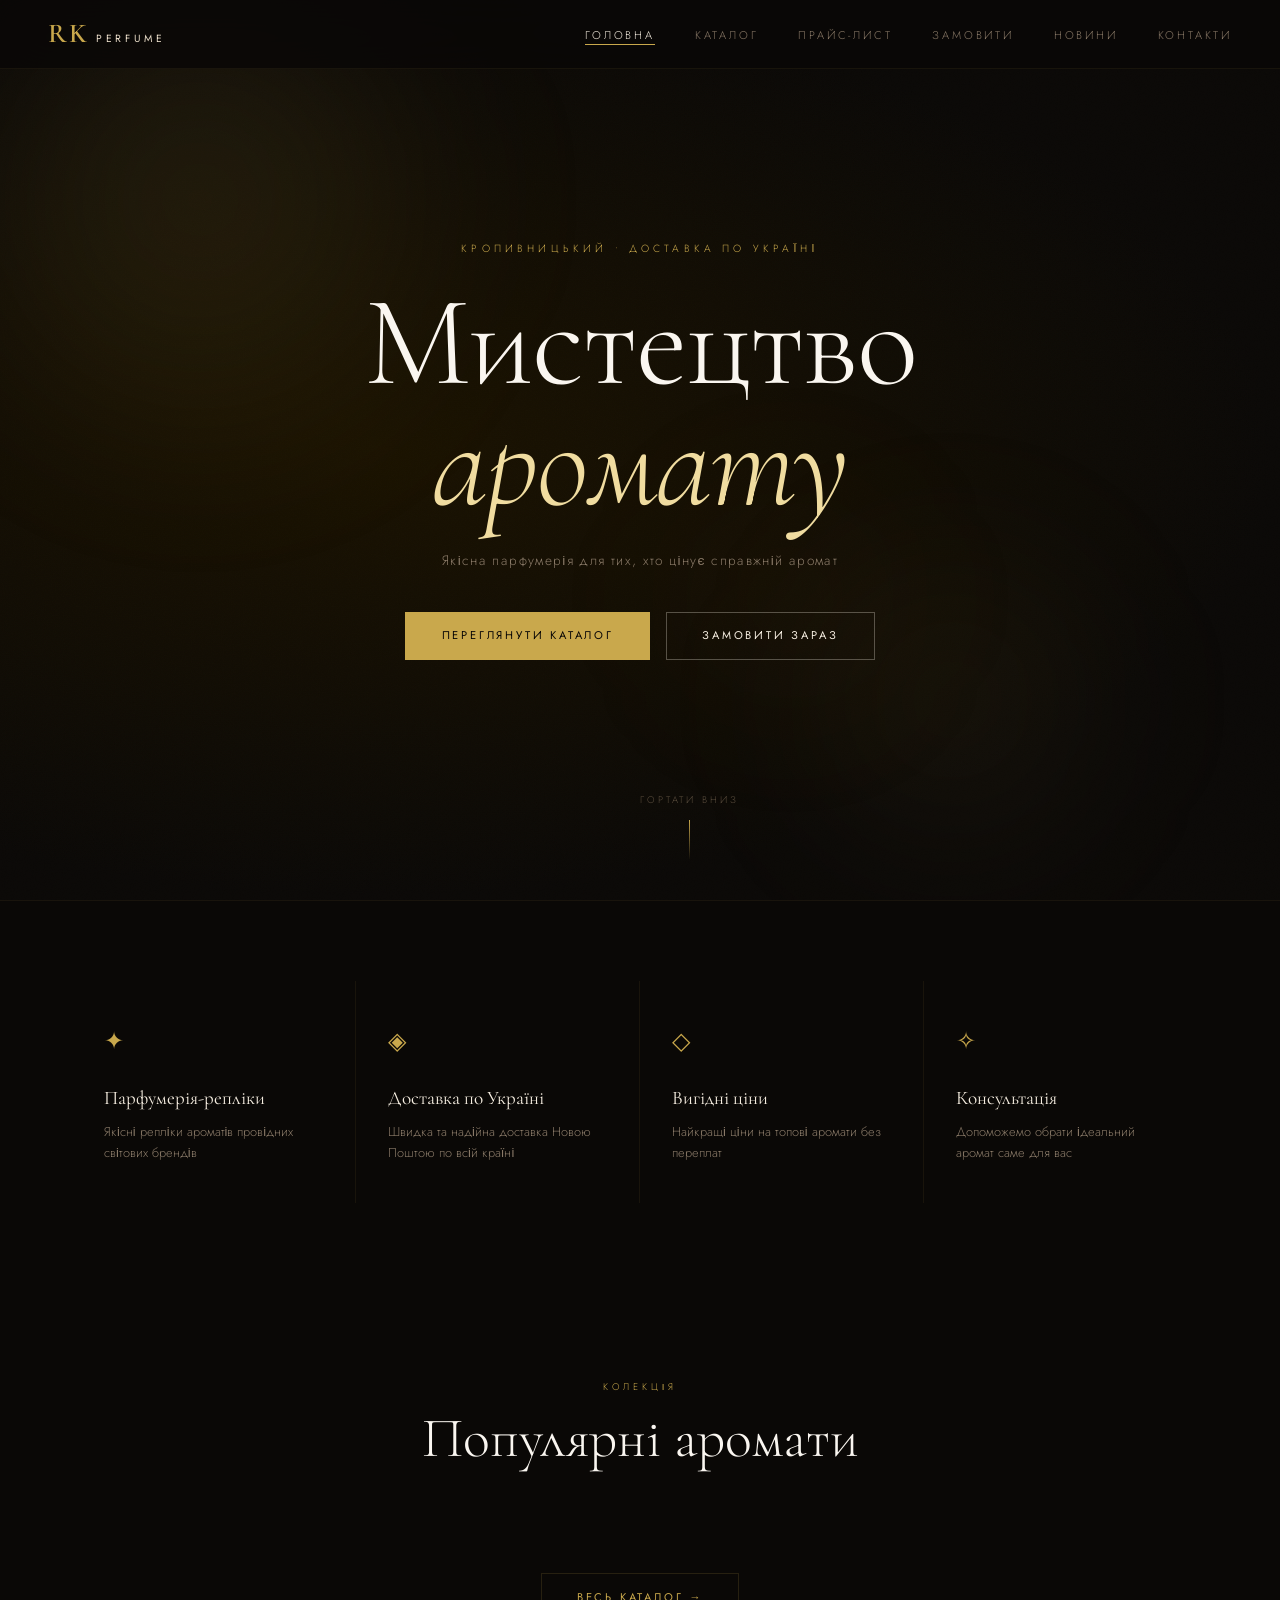
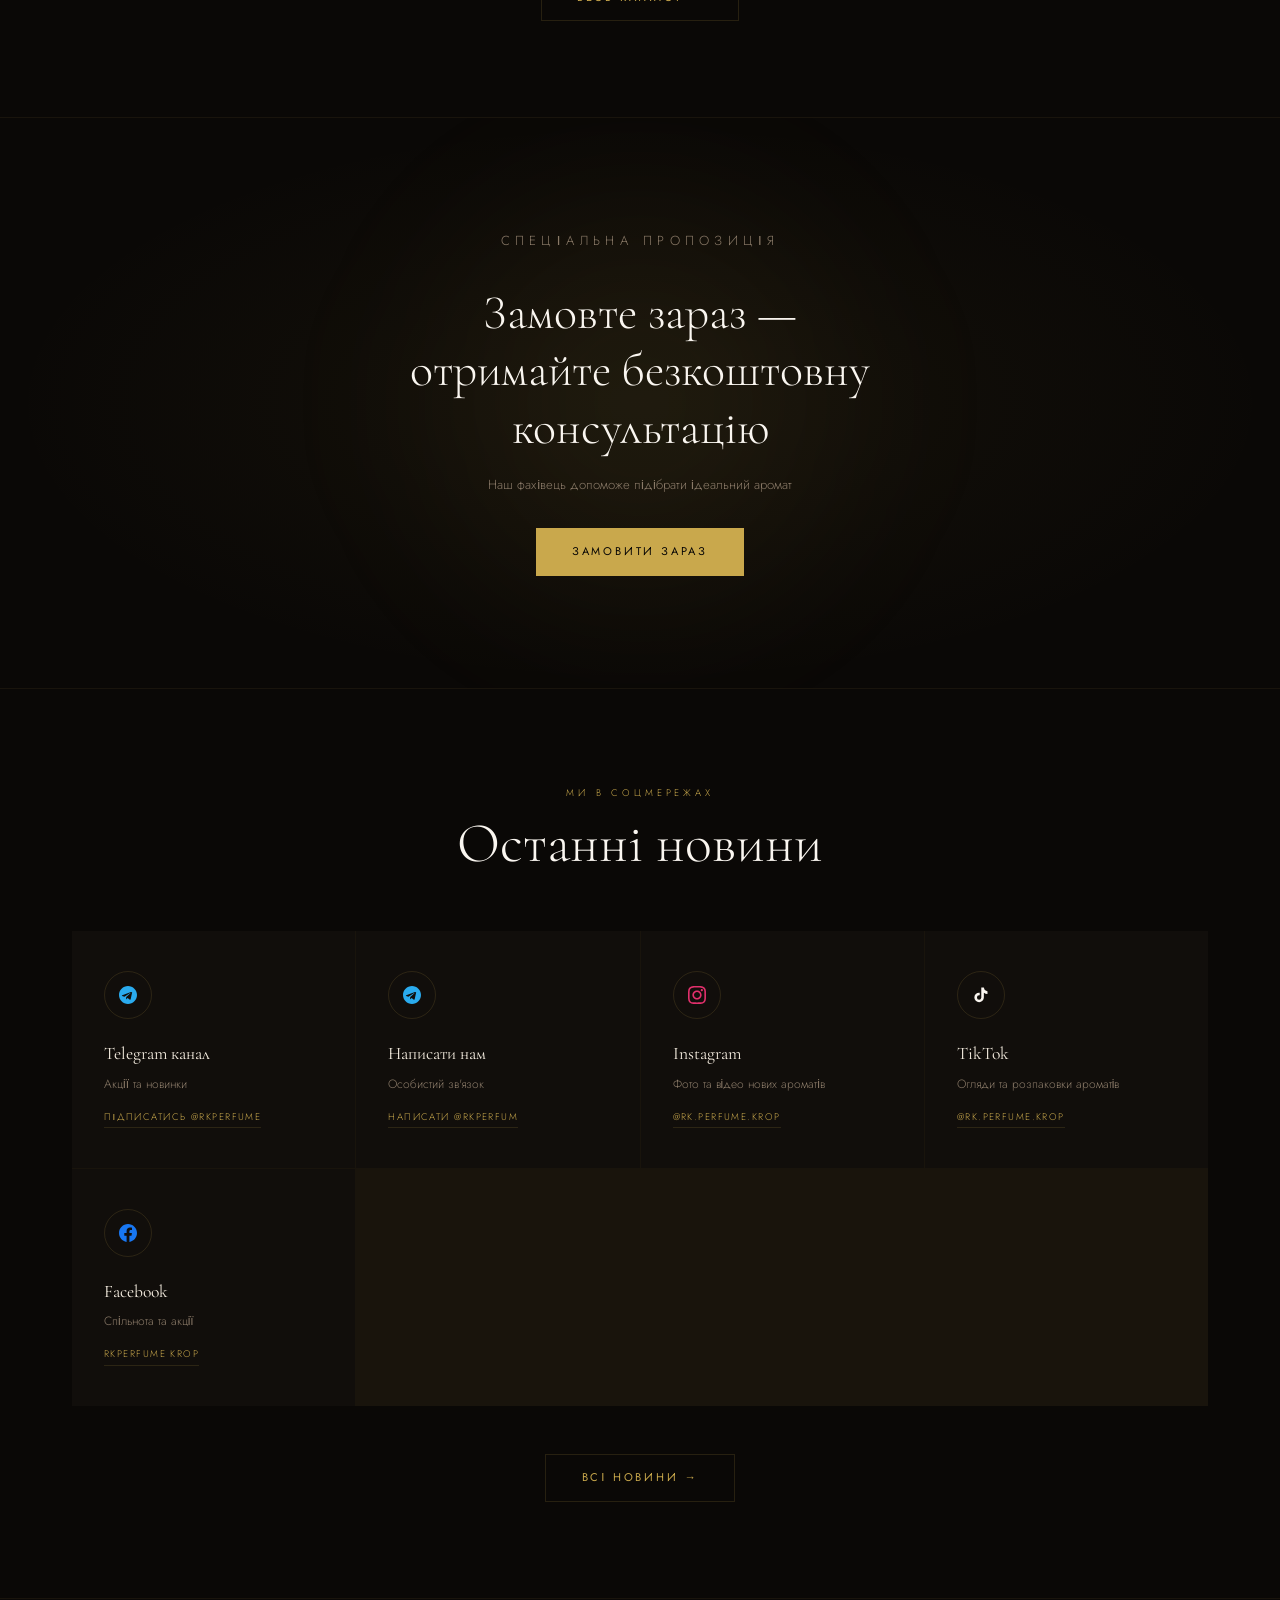
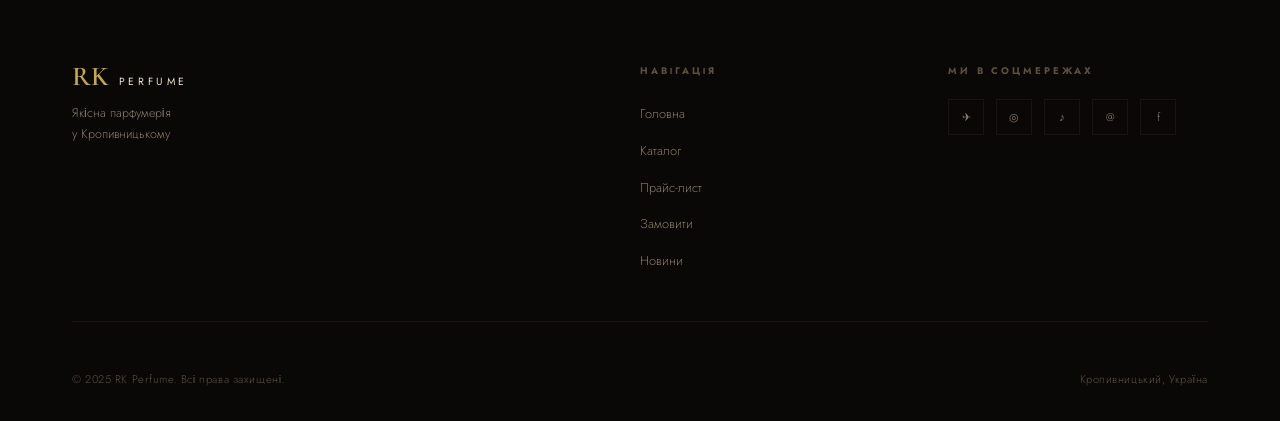
==== deploy/index.html @ 05f54436 "Add files via upload" ====
<!DOCTYPE html>
<html lang="uk">
<head>
  <meta charset="UTF-8" />
  <meta name="viewport" content="width=device-width, initial-scale=1.0" />
  <title>RK Perfume — Топові аромати | Кропивницький</title>

  <!-- SEO Meta -->
  <meta name="description" content="RK Perfume — якісні репліки парфумів та аромати з доставкою по Україні. Магазин у Кропивницькому. Репліки парфумерії провідних світових брендів." />
  <meta name="keywords" content="парфуми, аромати, парфумерія, Кропивницький, RK Perfume, купити парфуми, доставка по Україні" />
  <meta name="author" content="RK Perfume" />
  <meta name="robots" content="index, follow" />
  <link rel="canonical" href="https://rk-perfume.com/" />

  <!-- Open Graph -->
  <meta property="og:type" content="website" />
  <meta property="og:url" content="https://rk-perfume.com/" />
  <meta property="og:title" content="RK Perfume — Топові аромати | Кропивницький" />
  <meta property="og:description" content="Якісні репліки парфумів та аромати з доставкою по всій Україні. Репліки парфумерії провідних брендів у Кропивницькому." />
  <meta property="og:image" content="https://rk-perfume.com/images/og-cover.jpg" />
  <meta property="og:image:width" content="1200" />
  <meta property="og:image:height" content="630" />
  <meta property="og:site_name" content="RK Perfume" />
  <meta property="og:locale" content="uk_UA" />

  <!-- Twitter Card -->
  <meta name="twitter:card" content="summary_large_image" />
  <meta name="twitter:title" content="RK Perfume — Топові аромати | Кропивницький" />
  <meta name="twitter:description" content="Ексклюзивні парфуми та аромати з доставкою по Україні." />
  <meta name="twitter:image" content="https://rk-perfume.com/images/og-cover.jpg" />

  <!-- Favicon -->
  <link rel="icon" type="image/svg+xml" href="images/favicon.svg" />
  <link rel="apple-touch-icon" href="images/favicon.svg" />

  <!-- Fonts -->
  <link rel="preconnect" href="https://fonts.googleapis.com" />
  <link rel="preconnect" href="https://fonts.gstatic.com" crossorigin />
  <link href="https://fonts.googleapis.com/css2?family=Cormorant+Garamond:ital,wght@0,300;0,400;0,500;0,600;1,300;1,400&family=Jost:wght@200;300;400;500&display=swap" rel="stylesheet" />

  <link rel="stylesheet" href="css/main.css" />
</head>
<body>

  <!-- Navigation -->
  <nav class="nav" id="nav">
    <div class="nav__logo">
      <a href="index.html">
        <span class="logo-rk">RK</span><span class="logo-perfume">PERFUME</span>
      </a>
    </div>
    <button class="nav__burger" id="burger" aria-label="Меню">
      <span></span><span></span><span></span>
    </button>
    <ul class="nav__links" id="navLinks">
      <li><a href="index.html" class="active">Головна</a></li>
      <li><a href="pages/catalog.html">Каталог</a></li>
      <li><a href="pages/pricelist.html">Прайс-лист</a></li>
      <li><a href="pages/order.html">Замовити</a></li>
      <li><a href="pages/news.html">Новини</a></li>
      <li><a href="pages/contacts.html">Контакти</a></li>
    </ul>
  </nav>

  <!-- Hero -->
  <section class="hero">
    <div class="hero__bg">
      <div class="hero__grain"></div>
      <div class="hero__orb hero__orb--1"></div>
      <div class="hero__orb hero__orb--2"></div>
      <div class="hero__orb hero__orb--3"></div>
    </div>
    <div class="hero__content">
      <p class="hero__eyebrow">Кропивницький • Доставка по Україні</p>
      <h1 class="hero__title">
        Мистецтво<br /><em>аромату</em>
      </h1>
      <p class="hero__subtitle">Якісна парфумерія для тих, хто цінує справжній аромат</p>
      <div class="hero__cta">
        <a href="pages/catalog.html" class="btn btn--primary">Переглянути каталог</a>
        <a href="pages/order.html" class="btn btn--ghost">Замовити зараз</a>
      </div>
    </div>
    <div class="hero__scroll">
      <span>Гортати вниз</span>
      <div class="hero__scroll-line"></div>
    </div>
  </section>

  <!-- Features -->
  <section class="features">
    <div class="container">
      <div class="features__grid">
        <div class="feature-card">
          <div class="feature-card__icon">✦</div>
          <h3>Парфумерія-репліки</h3>
          <p>Якісні репліки ароматів провідних світових брендів</p>
        </div>
        <div class="feature-card">
          <div class="feature-card__icon">◈</div>
          <h3>Доставка по Україні</h3>
          <p>Швидка та надійна доставка Новою Поштою по всій країні</p>
        </div>
        <div class="feature-card">
          <div class="feature-card__icon">◇</div>
          <h3>Вигідні ціни</h3>
          <p>Найкращі ціни на топові аромати без переплат</p>
        </div>
        <div class="feature-card">
          <div class="feature-card__icon">✧</div>
          <h3>Консультація</h3>
          <p>Допоможемо обрати ідеальний аромат саме для вас</p>
        </div>
      </div>
    </div>
  </section>

  <!-- Featured Products -->
  <section class="featured">
    <div class="container">
      <div class="section-header">
        <span class="section-label">Колекція</span>
        <h2 class="section-title">Популярні аромати</h2>
      </div>
      <div class="products-grid" id="featuredProducts">
        <!-- Loaded from JS -->
      </div>
      <div class="featured__cta">
        <a href="pages/catalog.html" class="btn btn--outline">Весь каталог →</a>
      </div>
    </div>
  </section>

  <!-- CTA Banner -->
  <section class="cta-banner">
    <div class="cta-banner__bg">
      <div class="cta-banner__orb"></div>
    </div>
    <div class="container">
      <div class="cta-banner__content">
        <p class="cta-banner__label">Спеціальна пропозиція</p>
        <h2>Замовте зараз —<br />отримайте безкоштовну консультацію</h2>
        <p>Наш фахівець допоможе підібрати ідеальний аромат</p>
        <a href="pages/order.html" class="btn btn--primary">Замовити зараз</a>
      </div>
    </div>
  </section>

  <!-- Social Feed Preview -->
  <section class="social-preview">
    <div class="container">
      <div class="section-header">
        <span class="section-label">Ми в соцмережах</span>
        <h2 class="section-title">Останні новини</h2>
      </div>
      <div class="social-grid">
        <a href="http://t.me/rkperfume" target="_blank" class="social-card social-card--tg">
          <div class="social-card__icon">
            <svg viewBox="0 0 24 24" fill="currentColor"><path d="M12 0C5.373 0 0 5.373 0 12s5.373 12 12 12 12-5.373 12-12S18.627 0 12 0zm5.562 8.248l-2.008 9.454c-.145.658-.537.818-1.084.508l-3-2.21-1.447 1.394c-.16.16-.295.295-.605.295l.213-3.053 5.56-5.023c.242-.213-.054-.333-.373-.12L7.17 14.237l-2.95-.924c-.642-.2-.654-.642.136-.953l11.52-4.44c.535-.194 1.003.13.686.328z"/></svg>
          </div>
          <h4>Telegram канал</h4>
          <p>Акції та новинки</p>
          <span class="social-card__link">Підписатись @rkperfume</span>
        </a>
        <a href="http://t.me/rkperfum" target="_blank" class="social-card social-card--tg">
          <div class="social-card__icon">
            <svg viewBox="0 0 24 24" fill="currentColor"><path d="M12 0C5.373 0 0 5.373 0 12s5.373 12 12 12 12-5.373 12-12S18.627 0 12 0zm5.562 8.248l-2.008 9.454c-.145.658-.537.818-1.084.508l-3-2.21-1.447 1.394c-.16.16-.295.295-.605.295l.213-3.053 5.56-5.023c.242-.213-.054-.333-.373-.12L7.17 14.237l-2.95-.924c-.642-.2-.654-.642.136-.953l11.52-4.44c.535-.194 1.003.13.686.328z"/></svg>
          </div>
          <h4>Написати нам</h4>
          <p>Особистий зв'язок</p>
          <span class="social-card__link">Написати @rkperfum</span>
        </a>
        <a href="https://www.instagram.com/rk.perfume.krop" target="_blank" class="social-card social-card--ig">
          <div class="social-card__icon">
            <svg viewBox="0 0 24 24" fill="currentColor"><path d="M12 2.163c3.204 0 3.584.012 4.85.07 3.252.148 4.771 1.691 4.919 4.919.058 1.265.069 1.645.069 4.849 0 3.205-.012 3.584-.069 4.849-.149 3.225-1.664 4.771-4.919 4.919-1.266.058-1.644.07-4.85.07-3.204 0-3.584-.012-4.849-.07-3.26-.149-4.771-1.699-4.919-4.92-.058-1.265-.07-1.644-.07-4.849 0-3.204.013-3.583.07-4.849.149-3.227 1.664-4.771 4.919-4.919 1.266-.057 1.645-.069 4.849-.069zm0-2.163c-3.259 0-3.667.014-4.947.072-4.358.2-6.78 2.618-6.98 6.98-.059 1.281-.073 1.689-.073 4.948 0 3.259.014 3.668.072 4.948.2 4.358 2.618 6.78 6.98 6.98 1.281.058 1.689.072 4.948.072 3.259 0 3.668-.014 4.948-.072 4.354-.2 6.782-2.618 6.979-6.98.059-1.28.073-1.689.073-4.948 0-3.259-.014-3.667-.072-4.947-.196-4.354-2.617-6.78-6.979-6.98-1.281-.059-1.69-.073-4.949-.073zm0 5.838c-3.403 0-6.162 2.759-6.162 6.162s2.759 6.163 6.162 6.163 6.162-2.759 6.162-6.163c0-3.403-2.759-6.162-6.162-6.162zm0 10.162c-2.209 0-4-1.79-4-4 0-2.209 1.791-4 4-4s4 1.791 4 4c0 2.21-1.791 4-4 4zm6.406-11.845c-.796 0-1.441.645-1.441 1.44s.645 1.44 1.441 1.44c.795 0 1.439-.645 1.439-1.44s-.644-1.44-1.439-1.44z"/></svg>
          </div>
          <h4>Instagram</h4>
          <p>Фото та відео нових ароматів</p>
          <span class="social-card__link">@rk.perfume.krop</span>
        </a>
        <a href="https://www.tiktok.com/@rk.perfume.krop" target="_blank" class="social-card social-card--tt">
          <div class="social-card__icon">
            <svg viewBox="0 0 24 24" fill="currentColor"><path d="M19.59 6.69a4.83 4.83 0 01-3.77-4.25V2h-3.45v13.67a2.89 2.89 0 01-2.88 2.5 2.89 2.89 0 01-2.89-2.89 2.89 2.89 0 012.89-2.89c.28 0 .54.04.79.1V9.01a6.33 6.33 0 00-.79-.05 6.34 6.34 0 00-6.34 6.34 6.34 6.34 0 006.34 6.34 6.34 6.34 0 006.33-6.34V8.98a8.2 8.2 0 004.83 1.56V7.12a4.85 4.85 0 01-1.06-.43z"/></svg>
          </div>
          <h4>TikTok</h4>
          <p>Огляди та розпаковки ароматів</p>
          <span class="social-card__link">@rk.perfume.krop</span>
        </a>
        <a href="https://www.facebook.com/people/Rkperfume-Krop/61577462221644/" target="_blank" class="social-card social-card--fb">
          <div class="social-card__icon">
            <svg viewBox="0 0 24 24" fill="currentColor"><path d="M24 12.073c0-6.627-5.373-12-12-12s-12 5.373-12 12c0 5.99 4.388 10.954 10.125 11.854v-8.385H7.078v-3.47h3.047V9.43c0-3.007 1.792-4.669 4.533-4.669 1.312 0 2.686.235 2.686.235v2.953H15.83c-1.491 0-1.956.925-1.956 1.874v2.25h3.328l-.532 3.47h-2.796v8.385C19.612 23.027 24 18.062 24 12.073z"/></svg>
          </div>
          <h4>Facebook</h4>
          <p>Спільнота та акції</p>
          <span class="social-card__link">Rkperfume Krop</span>
        </a>
      </div>
      <div class="featured__cta">
        <a href="pages/news.html" class="btn btn--outline">Всі новини →</a>
      </div>
    </div>
  </section>

  <!-- Footer -->
  <footer class="footer">
    <div class="container">
      <div class="footer__top">
        <div class="footer__brand">
          <div class="footer__logo">
            <span class="logo-rk">RK</span><span class="logo-perfume">PERFUME</span>
          </div>
          <p>Якісна парфумерія<br />у Кропивницькому</p>
        </div>
        <div class="footer__nav">
          <h4>Навігація</h4>
          <ul>
            <li><a href="index.html">Головна</a></li>
            <li><a href="pages/catalog.html">Каталог</a></li>
            <li><a href="pages/pricelist.html">Прайс-лист</a></li>
            <li><a href="pages/order.html">Замовити</a></li>
            <li><a href="pages/news.html">Новини</a></li>
          </ul>
        </div>
        <div class="footer__social">
          <h4>Ми в соцмережах</h4>
          <div class="footer__social-links">
            <a href="http://t.me/rkperfume" target="_blank" title="Telegram">✈</a>
            <a href="https://www.instagram.com/rk.perfume.krop" target="_blank" title="Instagram">◎</a>
            <a href="https://www.tiktok.com/@rk.perfume.krop" target="_blank" title="TikTok">♪</a>
            <a href="https://www.threads.com/@rk.perfume.krop" target="_blank" title="Threads">@</a>
            <a href="https://www.facebook.com/people/Rkperfume-Krop/61577462221644/" target="_blank" title="Facebook">f</a>
          </div>
        </div>
      </div>
      <div class="footer__bottom">
        <p>&copy; 2025 RK Perfume. Всі права захищені.</p>
        <p>Кропивницький, Україна</p>
      </div>
    </div>
  </footer>

  <script src="js/products.js"></script>
  <script src="js/main.js"></script>
  <script>
    loadSiteData().then(() => {
      const featuredGrid = document.getElementById('featuredProducts');
      if (featuredGrid) {
        const featured = getFeaturedProducts().slice(0, 6);
        if (featured.length) featuredGrid.innerHTML = featured.map(p => productCardHTML(p)).join('');
      }
    });
  </script>
</body>
</html>
---- deploy/css/main.css ----
/* ============================================
   RK PERFUME — Main Stylesheet
   Aesthetic: Luxury Dark / Editorial
   ============================================ */

:root {
  --black: #0a0806;
  --dark: #110e0b;
  --dark-2: #1a1410;
  --dark-3: #251e17;
  --gold: #c9a84c;
  --gold-light: #e2c47a;
  --gold-pale: #f0dca0;
  --cream: #f5ede0;
  --cream-2: #ede0cc;
  --white: #faf6f0;
  --text-muted: #8a7a68;
  --text-dim: #5c4f3f;
  --border: rgba(201,168,76,0.15);
  --border-light: rgba(201,168,76,0.08);

  --font-display: 'Cormorant Garamond', Georgia, serif;
  --font-body: 'Jost', sans-serif;

  --radius: 2px;
  --radius-lg: 6px;
  --transition: 0.35s cubic-bezier(0.4, 0, 0.2, 1);
}

*, *::before, *::after { box-sizing: border-box; margin: 0; padding: 0; }

html { scroll-behavior: smooth; font-size: 16px; }

body {
  background: var(--black);
  color: var(--cream);
  font-family: var(--font-body);
  font-weight: 300;
  line-height: 1.7;
  overflow-x: hidden;
}

a { color: inherit; text-decoration: none; transition: color var(--transition); }
img { max-width: 100%; display: block; }
ul { list-style: none; }

.container {
  max-width: 1200px;
  margin: 0 auto;
  padding: 0 2rem;
}

/* ============================================
   NAVIGATION
   ============================================ */
.nav {
  position: fixed;
  top: 0;
  left: 0;
  right: 0;
  z-index: 1000;
  display: flex;
  align-items: center;
  justify-content: space-between;
  padding: 1.25rem 3rem;
  background: rgba(10, 8, 6, 0.85);
  backdrop-filter: blur(20px);
  border-bottom: 1px solid var(--border-light);
  transition: all var(--transition);
}
.nav.scrolled {
  padding: 0.9rem 3rem;
  background: rgba(10, 8, 6, 0.97);
}

.nav__logo a {
  display: flex;
  align-items: baseline;
  gap: 0.1em;
  letter-spacing: 0.15em;
}
.logo-rk {
  font-family: var(--font-display);
  font-size: 1.7rem;
  font-weight: 600;
  color: var(--gold);
  line-height: 1;
}
.logo-perfume {
  font-family: var(--font-body);
  font-size: 0.65rem;
  font-weight: 400;
  letter-spacing: 0.35em;
  color: var(--cream-2);
  text-transform: uppercase;
  margin-left: 0.3rem;
}

.nav__links {
  display: flex;
  align-items: center;
  gap: 2.5rem;
}
.nav__links a {
  font-size: 0.7rem;
  letter-spacing: 0.25em;
  text-transform: uppercase;
  color: var(--text-muted);
  position: relative;
  padding-bottom: 2px;
}
.nav__links a::after {
  content: '';
  position: absolute;
  bottom: 0; left: 0;
  width: 0; height: 1px;
  background: var(--gold);
  transition: width var(--transition);
}
.nav__links a:hover,
.nav__links a.active { color: var(--cream); }
.nav__links a:hover::after,
.nav__links a.active::after { width: 100%; }

.nav__burger {
  display: none;
  flex-direction: column;
  gap: 5px;
  background: none;
  border: none;
  cursor: pointer;
  padding: 4px;
}
.nav__burger span {
  display: block;
  width: 22px;
  height: 1px;
  background: var(--cream);
  transition: all var(--transition);
}

/* ============================================
   BUTTONS
   ============================================ */
.btn {
  display: inline-flex;
  align-items: center;
  gap: 0.5rem;
  padding: 0.85rem 2.2rem;
  font-family: var(--font-body);
  font-size: 0.7rem;
  font-weight: 400;
  letter-spacing: 0.25em;
  text-transform: uppercase;
  border: 1px solid transparent;
  cursor: pointer;
  transition: all var(--transition);
  position: relative;
  overflow: hidden;
}

.btn--primary {
  background: var(--gold);
  color: var(--black);
  border-color: var(--gold);
}
.btn--primary:hover {
  background: var(--gold-light);
  border-color: var(--gold-light);
  color: var(--black);
  transform: translateY(-1px);
  box-shadow: 0 8px 30px rgba(201,168,76,0.25);
}

.btn--ghost {
  background: transparent;
  color: var(--cream);
  border-color: rgba(245,237,224,0.3);
}
.btn--ghost:hover {
  border-color: var(--cream);
  background: rgba(245,237,224,0.05);
}

.btn--outline {
  background: transparent;
  color: var(--gold);
  border-color: var(--border);
}
.btn--outline:hover {
  border-color: var(--gold);
  color: var(--gold-light);
  background: rgba(201,168,76,0.05);
}

/* ============================================
   HERO
   ============================================ */
.hero {
  position: relative;
  min-height: 100vh;
  display: flex;
  align-items: center;
  justify-content: center;
  overflow: hidden;
}

.hero__bg {
  position: absolute;
  inset: 0;
  background: radial-gradient(ellipse at 30% 50%, #1a1200 0%, var(--black) 70%);
}
.hero__grain {
  position: absolute;
  inset: 0;
  background-image: url("data:image/svg+xml,%3Csvg viewBox='0 0 256 256' xmlns='http://www.w3.org/2000/svg'%3E%3Cfilter id='noise'%3E%3CfeTurbulence type='fractalNoise' baseFrequency='0.9' numOctaves='4' stitchTiles='stitch'/%3E%3C/filter%3E%3Crect width='100%25' height='100%25' filter='url(%23noise)' opacity='0.04'/%3E%3C/svg%3E");
  background-size: 256px;
  opacity: 0.4;
  pointer-events: none;
}

.hero__orb {
  position: absolute;
  border-radius: 50%;
  filter: blur(80px);
  pointer-events: none;
}
.hero__orb--1 {
  width: 600px; height: 600px;
  background: radial-gradient(circle, rgba(201,168,76,0.12) 0%, transparent 70%);
  top: -100px; left: -100px;
  animation: orbFloat 8s ease-in-out infinite;
}
.hero__orb--2 {
  width: 400px; height: 400px;
  background: radial-gradient(circle, rgba(201,168,76,0.08) 0%, transparent 70%);
  bottom: 0; right: 10%;
  animation: orbFloat 12s ease-in-out infinite reverse;
}
.hero__orb--3 {
  width: 300px; height: 300px;
  background: radial-gradient(circle, rgba(180,120,40,0.06) 0%, transparent 70%);
  top: 50%; left: 50%;
  animation: orbFloat 10s ease-in-out infinite 2s;
}

@keyframes orbFloat {
  0%, 100% { transform: translate(0, 0) scale(1); }
  33% { transform: translate(30px, -20px) scale(1.05); }
  66% { transform: translate(-20px, 30px) scale(0.95); }
}

.hero__content {
  position: relative;
  z-index: 2;
  text-align: center;
  max-width: 760px;
  padding: 0 2rem;
  animation: heroReveal 1.2s cubic-bezier(0.4,0,0.2,1) forwards;
}

@keyframes heroReveal {
  from { opacity: 0; transform: translateY(30px); }
  to { opacity: 1; transform: translateY(0); }
}

.hero__eyebrow {
  font-size: 0.65rem;
  letter-spacing: 0.4em;
  text-transform: uppercase;
  color: var(--gold);
  margin-bottom: 1.5rem;
  animation: heroReveal 1.2s 0.1s cubic-bezier(0.4,0,0.2,1) both;
}

.hero__title {
  font-family: var(--font-display);
  font-size: clamp(3.5rem, 10vw, 8rem);
  font-weight: 300;
  line-height: 0.95;
  letter-spacing: -0.01em;
  color: var(--white);
  margin-bottom: 1.5rem;
  animation: heroReveal 1.2s 0.2s cubic-bezier(0.4,0,0.2,1) both;
}
.hero__title em {
  font-style: italic;
  color: var(--gold-pale);
}

.hero__subtitle {
  font-size: 0.85rem;
  letter-spacing: 0.1em;
  color: var(--text-muted);
  margin-bottom: 2.5rem;
  animation: heroReveal 1.2s 0.3s cubic-bezier(0.4,0,0.2,1) both;
}

.hero__cta {
  display: flex;
  gap: 1rem;
  justify-content: center;
  flex-wrap: wrap;
  animation: heroReveal 1.2s 0.4s cubic-bezier(0.4,0,0.2,1) both;
}

.hero__scroll {
  position: absolute;
  bottom: 2.5rem;
  left: 50%;
  transform: translateX(-50%);
  display: flex;
  flex-direction: column;
  align-items: center;
  gap: 0.75rem;
  z-index: 2;
  animation: heroReveal 1.2s 0.8s cubic-bezier(0.4,0,0.2,1) both;
}
.hero__scroll span {
  font-size: 0.6rem;
  letter-spacing: 0.3em;
  text-transform: uppercase;
  color: var(--text-dim);
}
.hero__scroll-line {
  width: 1px;
  height: 40px;
  background: linear-gradient(to bottom, var(--gold), transparent);
  animation: scrollLine 2s ease-in-out infinite;
}
@keyframes scrollLine {
  0%, 100% { transform: scaleY(1); opacity: 1; }
  50% { transform: scaleY(0.5); opacity: 0.3; }
}

/* ============================================
   SECTION HEADERS
   ============================================ */
.section-label {
  display: block;
  font-size: 0.6rem;
  letter-spacing: 0.4em;
  text-transform: uppercase;
  color: var(--gold);
  margin-bottom: 0.75rem;
}
.section-title {
  font-family: var(--font-display);
  font-size: clamp(2rem, 5vw, 3.5rem);
  font-weight: 300;
  line-height: 1.1;
  color: var(--white);
}
.section-header {
  text-align: center;
  margin-bottom: 3.5rem;
}

/* ============================================
   FEATURES
   ============================================ */
.features {
  padding: 5rem 0;
  border-top: 1px solid var(--border-light);
}
.features__grid {
  display: grid;
  grid-template-columns: repeat(4, 1fr);
  gap: 0;
}
.feature-card {
  padding: 2.5rem 2rem;
  border-right: 1px solid var(--border-light);
  transition: background var(--transition);
}
.feature-card:last-child { border-right: none; }
.feature-card:hover { background: rgba(201,168,76,0.03); }

.feature-card__icon {
  font-size: 1.5rem;
  color: var(--gold);
  margin-bottom: 1.25rem;
  display: block;
}
.feature-card h3 {
  font-family: var(--font-display);
  font-size: 1.2rem;
  font-weight: 400;
  color: var(--cream);
  margin-bottom: 0.5rem;
}
.feature-card p {
  font-size: 0.8rem;
  color: var(--text-muted);
  line-height: 1.6;
}

/* ============================================
   PRODUCTS GRID
   ============================================ */
.featured { padding: 6rem 0; }

.products-grid {
  display: grid;
  grid-template-columns: repeat(3, 1fr);
  gap: 1.5px;
  background: var(--border-light);
  margin-bottom: 3rem;
}

.product-card {
  background: var(--dark);
  padding: 2.5rem 2rem;
  display: flex;
  flex-direction: column;
  gap: 0.75rem;
  transition: background var(--transition);
  position: relative;
  overflow: hidden;
}
.product-card::before {
  content: '';
  position: absolute;
  top: 0; left: 0; right: 0;
  height: 1px;
  background: linear-gradient(90deg, transparent, var(--gold), transparent);
  transform: translateX(-100%);
  transition: transform 0.6s ease;
}
.product-card:hover::before { transform: translateX(0); }
.product-card:hover { background: var(--dark-2); }

.product-card__brand {
  font-size: 0.58rem;
  letter-spacing: 0.35em;
  text-transform: uppercase;
  color: var(--gold);
}
.product-card__name {
  font-family: var(--font-display);
  font-size: 1.35rem;
  font-weight: 400;
  color: var(--white);
  line-height: 1.2;
}
.product-card__desc {
  font-size: 0.78rem;
  color: var(--text-muted);
  line-height: 1.6;
  flex: 1;
}
.product-card__notes {
  display: flex;
  flex-wrap: wrap;
  gap: 0.4rem;
}
.note-tag {
  font-size: 0.58rem;
  letter-spacing: 0.15em;
  text-transform: uppercase;
  color: var(--text-dim);
  border: 1px solid var(--border-light);
  padding: 0.2rem 0.6rem;
}
.product-card__footer {
  display: flex;
  justify-content: space-between;
  align-items: center;
  margin-top: 0.5rem;
  padding-top: 1rem;
  border-top: 1px solid var(--border-light);
}
.product-card__price {
  font-family: var(--font-display);
  font-size: 1.4rem;
  color: var(--gold-light);
}
.product-card__price span {
  font-size: 0.7rem;
  color: var(--text-muted);
  font-family: var(--font-body);
}
.product-card__btn {
  font-size: 0.6rem;
  letter-spacing: 0.2em;
  text-transform: uppercase;
  color: var(--gold);
  border: 1px solid var(--border);
  padding: 0.4rem 0.9rem;
  transition: all var(--transition);
}
.product-card__btn:hover {
  background: var(--gold);
  color: var(--black);
  border-color: var(--gold);
}

.featured__cta { text-align: center; }

/* ============================================
   CTA BANNER
   ============================================ */
.cta-banner {
  position: relative;
  padding: 7rem 0;
  overflow: hidden;
  border-top: 1px solid var(--border-light);
  border-bottom: 1px solid var(--border-light);
}
.cta-banner__bg {
  position: absolute;
  inset: 0;
  background: radial-gradient(ellipse at center, rgba(201,168,76,0.06) 0%, transparent 70%);
}
.cta-banner__orb {
  position: absolute;
  width: 600px; height: 600px;
  border-radius: 50%;
  background: radial-gradient(circle, rgba(201,168,76,0.08) 0%, transparent 70%);
  top: 50%; left: 50%;
  transform: translate(-50%, -50%);
  filter: blur(60px);
}
.cta-banner__content {
  position: relative;
  text-align: center;
  max-width: 600px;
  margin: 0 auto;
}
.cta-banner__label {
  font-size: 0.6rem;
  letter-spacing: 0.4em;
  text-transform: uppercase;
  color: var(--gold);
  margin-bottom: 1.5rem;
}
.cta-banner__content h2 {
  font-family: var(--font-display);
  font-size: clamp(1.8rem, 4vw, 3rem);
  font-weight: 300;
  color: var(--white);
  margin-bottom: 1rem;
  line-height: 1.2;
}
.cta-banner__content p {
  font-size: 0.82rem;
  color: var(--text-muted);
  margin-bottom: 2rem;
}

/* ============================================
   SOCIAL PREVIEW
   ============================================ */
.social-preview { padding: 6rem 0; }

.social-grid {
  display: grid;
  grid-template-columns: repeat(4, 1fr);
  gap: 1px;
  background: var(--border-light);
  margin-bottom: 3rem;
}

.social-card {
  display: flex;
  flex-direction: column;
  align-items: flex-start;
  padding: 2.5rem 2rem;
  background: var(--dark);
  transition: all var(--transition);
  position: relative;
}
.social-card:hover { background: var(--dark-2); transform: translateY(-2px); }

.social-card__icon {
  width: 48px; height: 48px;
  display: flex;
  align-items: center;
  justify-content: center;
  border: 1px solid var(--border);
  border-radius: 50%;
  margin-bottom: 1.25rem;
  transition: all var(--transition);
}
.social-card__icon svg { width: 18px; height: 18px; }
.social-card:hover .social-card__icon {
  border-color: var(--gold);
  background: rgba(201,168,76,0.08);
}
.social-card--tg .social-card__icon { color: #2AABEE; }
.social-card--ig .social-card__icon { color: #E1306C; }
.social-card--tt .social-card__icon { color: var(--white); }
.social-card--fb .social-card__icon { color: #1877F2; }

.social-card h4 {
  font-family: var(--font-display);
  font-size: 1.1rem;
  font-weight: 400;
  color: var(--cream);
  margin-bottom: 0.35rem;
}
.social-card p {
  font-size: 0.75rem;
  color: var(--text-muted);
  line-height: 1.5;
  flex: 1;
  margin-bottom: 1rem;
}
.social-card__link {
  font-size: 0.6rem;
  letter-spacing: 0.15em;
  text-transform: uppercase;
  color: var(--gold);
  border-bottom: 1px solid var(--border);
  padding-bottom: 2px;
  transition: border-color var(--transition);
}
.social-card:hover .social-card__link { border-color: var(--gold); }

/* ============================================
   FOOTER
   ============================================ */
.footer {
  border-top: 1px solid var(--border-light);
  padding: 4rem 0 2rem;
}
.footer__top {
  display: grid;
  grid-template-columns: 2fr 1fr 1fr;
  gap: 3rem;
  margin-bottom: 3rem;
  padding-bottom: 3rem;
  border-bottom: 1px solid var(--border-light);
}
.footer__logo {
  display: flex;
  align-items: baseline;
  gap: 0.3rem;
  margin-bottom: 0.75rem;
}
.footer__brand p {
  font-size: 0.78rem;
  color: var(--text-muted);
  line-height: 1.7;
}
.footer__nav h4,
.footer__social h4 {
  font-size: 0.6rem;
  letter-spacing: 0.3em;
  text-transform: uppercase;
  color: var(--text-dim);
  margin-bottom: 1.25rem;
}
.footer__nav ul { display: flex; flex-direction: column; gap: 0.6rem; }
.footer__nav a {
  font-size: 0.8rem;
  color: var(--text-muted);
}
.footer__nav a:hover { color: var(--cream); }

.footer__social-links {
  display: flex;
  gap: 0.75rem;
}
.footer__social-links a {
  width: 36px; height: 36px;
  display: flex;
  align-items: center;
  justify-content: center;
  border: 1px solid var(--border-light);
  font-size: 0.7rem;
  color: var(--text-muted);
  transition: all var(--transition);
}
.footer__social-links a:hover {
  border-color: var(--gold);
  color: var(--gold);
  background: rgba(201,168,76,0.05);
}

.footer__bottom {
  display: flex;
  justify-content: space-between;
  align-items: center;
}
.footer__bottom p {
  font-size: 0.7rem;
  color: var(--text-dim);
  letter-spacing: 0.05em;
}

/* ============================================
   PAGE HERO (inner pages)
   ============================================ */
.page-hero {
  padding: 10rem 0 5rem;
  text-align: center;
  position: relative;
  overflow: hidden;
  border-bottom: 1px solid var(--border-light);
}
.page-hero::before {
  content: '';
  position: absolute;
  inset: 0;
  background: radial-gradient(ellipse at center top, rgba(201,168,76,0.07) 0%, transparent 60%);
  pointer-events: none;
}
.page-hero__label {
  display: block;
  font-size: 0.6rem;
  letter-spacing: 0.4em;
  text-transform: uppercase;
  color: var(--gold);
  margin-bottom: 1rem;
}
.page-hero h1 {
  font-family: var(--font-display);
  font-size: clamp(2.5rem, 7vw, 5rem);
  font-weight: 300;
  color: var(--white);
  line-height: 1.05;
}
.page-hero p {
  margin-top: 1rem;
  font-size: 0.85rem;
  color: var(--text-muted);
  max-width: 500px;
  margin-left: auto;
  margin-right: auto;
}

/* ============================================
   PRICE TABLE
   ============================================ */
.price-section { padding: 5rem 0; }
.price-category {
  margin-bottom: 4rem;
}
.price-category__header {
  display: flex;
  align-items: center;
  gap: 1.5rem;
  margin-bottom: 1.5rem;
  padding-bottom: 1rem;
  border-bottom: 1px solid var(--border);
}
.price-category__header h3 {
  font-family: var(--font-display);
  font-size: 1.6rem;
  font-weight: 400;
  color: var(--cream);
}
.price-category__header span {
  font-size: 0.6rem;
  letter-spacing: 0.3em;
  text-transform: uppercase;
  color: var(--gold);
  border: 1px solid var(--border);
  padding: 0.25rem 0.7rem;
}

.price-table {
  width: 100%;
  border-collapse: collapse;
}
.price-table th {
  text-align: left;
  padding: 0.9rem 1.25rem;
  font-size: 0.6rem;
  letter-spacing: 0.25em;
  text-transform: uppercase;
  color: var(--text-dim);
  border-bottom: 1px solid var(--border-light);
}
.price-table td {
  padding: 1rem 1.25rem;
  font-size: 0.82rem;
  color: var(--cream);
  border-bottom: 1px solid rgba(201,168,76,0.04);
  transition: background var(--transition);
}
.price-table tr:hover td { background: rgba(201,168,76,0.03); }
.price-table .price-col {
  font-family: var(--font-display);
  font-size: 1.1rem;
  color: var(--gold-light);
  white-space: nowrap;
}
.price-table .brand-col {
  font-size: 0.68rem;
  letter-spacing: 0.1em;
  color: var(--text-muted);
}
.price-table .order-btn {
  font-size: 0.6rem;
  letter-spacing: 0.15em;
  text-transform: uppercase;
  color: var(--gold);
  border: 1px solid var(--border);
  padding: 0.35rem 0.8rem;
  white-space: nowrap;
  transition: all var(--transition);
  cursor: pointer;
  background: none;
  font-family: var(--font-body);
}
.price-table .order-btn:hover {
  background: var(--gold);
  color: var(--black);
}

/* ============================================
   ORDER FORM
   ============================================ */
.order-section { padding: 5rem 0; }
.order-grid {
  display: grid;
  grid-template-columns: 1fr 1fr;
  gap: 4rem;
  align-items: start;
}

.order-form {
  display: flex;
  flex-direction: column;
  gap: 1.25rem;
}
.form-group {
  display: flex;
  flex-direction: column;
  gap: 0.5rem;
}
.form-group label {
  font-size: 0.62rem;
  letter-spacing: 0.25em;
  text-transform: uppercase;
  color: var(--text-muted);
}
.form-group input,
.form-group select,
.form-group textarea {
  background: var(--dark-2);
  border: 1px solid var(--border-light);
  color: var(--cream);
  padding: 0.85rem 1rem;
  font-family: var(--font-body);
  font-size: 0.85rem;
  font-weight: 300;
  outline: none;
  transition: border-color var(--transition);
  border-radius: var(--radius);
}
.form-group input:focus,
.form-group select:focus,
.form-group textarea:focus {
  border-color: var(--gold);
  background: var(--dark-3);
}
.form-group select option { background: var(--dark); }
.form-group textarea { min-height: 120px; resize: vertical; }

.form-row {
  display: grid;
  grid-template-columns: 1fr 1fr;
  gap: 1rem;
}

.order-info { }
.order-info h3 {
  font-family: var(--font-display);
  font-size: 1.5rem;
  font-weight: 400;
  color: var(--cream);
  margin-bottom: 1.5rem;
}
.order-info-item {
  display: flex;
  gap: 1rem;
  padding: 1.25rem 0;
  border-bottom: 1px solid var(--border-light);
}
.order-info-item__icon {
  color: var(--gold);
  font-size: 1rem;
  flex-shrink: 0;
  margin-top: 2px;
}
.order-info-item__title {
  font-size: 0.78rem;
  font-weight: 400;
  color: var(--cream);
  margin-bottom: 0.25rem;
}
.order-info-item__text {
  font-size: 0.75rem;
  color: var(--text-muted);
}

/* ============================================
   NEWS / FEED
   ============================================ */
.news-section { padding: 5rem 0; }
.news-grid {
  display: grid;
  grid-template-columns: repeat(3, 1fr);
  gap: 1px;
  background: var(--border-light);
  margin-bottom: 3rem;
}
.news-card {
  background: var(--dark);
  padding: 2rem;
  transition: background var(--transition);
}
.news-card:hover { background: var(--dark-2); }
.news-card__source {
  display: flex;
  align-items: center;
  gap: 0.5rem;
  margin-bottom: 1rem;
}
.news-card__source-icon {
  width: 28px; height: 28px;
  display: flex;
  align-items: center;
  justify-content: center;
  border-radius: 50%;
  font-size: 0.7rem;
}
.news-card__source-icon--tg { background: rgba(42,171,238,0.15); color: #2AABEE; }
.news-card__source-icon--ig { background: rgba(225,48,108,0.15); color: #E1306C; }
.news-card__source-icon--fb { background: rgba(24,119,242,0.15); color: #1877F2; }
.news-card__source-name {
  font-size: 0.62rem;
  letter-spacing: 0.2em;
  text-transform: uppercase;
  color: var(--text-muted);
}
.news-card__date {
  font-size: 0.62rem;
  color: var(--text-dim);
  margin-left: auto;
}
.news-card__title {
  font-family: var(--font-display);
  font-size: 1.1rem;
  font-weight: 400;
  color: var(--cream);
  margin-bottom: 0.6rem;
  line-height: 1.3;
}
.news-card__text {
  font-size: 0.78rem;
  color: var(--text-muted);
  line-height: 1.6;
  margin-bottom: 1.25rem;
}
.news-card__tags {
  display: flex;
  flex-wrap: wrap;
  gap: 0.35rem;
  margin-bottom: 1rem;
}
.news-card__tag {
  font-size: 0.55rem;
  letter-spacing: 0.15em;
  text-transform: uppercase;
  color: var(--gold);
  border: 1px solid var(--border-light);
  padding: 0.15rem 0.5rem;
}
.news-card__link {
  font-size: 0.62rem;
  letter-spacing: 0.2em;
  text-transform: uppercase;
  color: var(--gold);
  transition: opacity var(--transition);
}
.news-card__link:hover { opacity: 0.7; }

/* ============================================
   CATALOG FILTERS
   ============================================ */
.catalog-section { padding: 5rem 0; }
.catalog-filters {
  display: flex;
  gap: 0.5rem;
  flex-wrap: wrap;
  margin-bottom: 3rem;
}
.filter-btn {
  font-size: 0.62rem;
  letter-spacing: 0.2em;
  text-transform: uppercase;
  padding: 0.5rem 1.25rem;
  border: 1px solid var(--border-light);
  background: none;
  color: var(--text-muted);
  cursor: pointer;
  transition: all var(--transition);
  font-family: var(--font-body);
}
.filter-btn.active,
.filter-btn:hover {
  border-color: var(--gold);
  color: var(--gold);
  background: rgba(201,168,76,0.05);
}

/* ============================================
   CONTACTS
   ============================================ */
.contacts-section { padding: 5rem 0; }
.contacts-grid {
  display: grid;
  grid-template-columns: 1fr 1fr;
  gap: 5rem;
}
.contact-block { }
.contact-block h3 {
  font-family: var(--font-display);
  font-size: 1.5rem;
  font-weight: 400;
  color: var(--cream);
  margin-bottom: 2rem;
  padding-bottom: 1rem;
  border-bottom: 1px solid var(--border-light);
}
.contact-item {
  display: flex;
  gap: 1rem;
  padding: 1.2rem 0;
  border-bottom: 1px solid var(--border-light);
}
.contact-item__label {
  font-size: 0.6rem;
  letter-spacing: 0.25em;
  text-transform: uppercase;
  color: var(--text-dim);
  width: 80px;
  flex-shrink: 0;
  margin-top: 2px;
}
.contact-item__value {
  font-size: 0.85rem;
  color: var(--cream);
}
.contact-item__value a { color: var(--gold); }
.contact-item__value a:hover { color: var(--gold-light); }

.social-links-full {
  display: flex;
  flex-direction: column;
  gap: 0.75rem;
  margin-top: 2rem;
}
.social-link-item {
  display: flex;
  align-items: center;
  gap: 1rem;
  padding: 1rem 1.25rem;
  border: 1px solid var(--border-light);
  transition: all var(--transition);
  color: var(--cream);
}
.social-link-item:hover {
  border-color: var(--gold);
  background: rgba(201,168,76,0.04);
  color: var(--gold);
}
.social-link-item__icon {
  font-size: 0.75rem;
  font-weight: 400;
  width: 24px;
}
.social-link-item__name {
  font-size: 0.78rem;
  font-weight: 400;
  flex: 1;
}
.social-link-item__handle {
  font-size: 0.65rem;
  color: var(--text-muted);
  letter-spacing: 0.05em;
}

/* ============================================
   SUCCESS / TOAST
   ============================================ */
.toast {
  position: fixed;
  bottom: 2rem;
  right: 2rem;
  background: var(--dark-3);
  border: 1px solid var(--gold);
  border-left: 3px solid var(--gold);
  padding: 1rem 1.5rem;
  font-size: 0.82rem;
  color: var(--cream);
  z-index: 9999;
  transform: translateY(100px);
  opacity: 0;
  transition: all 0.4s ease;
  max-width: 320px;
}
.toast.show {
  transform: translateY(0);
  opacity: 1;
}
.toast strong { color: var(--gold); display: block; margin-bottom: 0.25rem; }

/* ============================================
   DECORATIVE DIVIDER
   ============================================ */
.divider {
  display: flex;
  align-items: center;
  gap: 1.5rem;
  margin: 3rem auto;
  max-width: 300px;
}
.divider::before, .divider::after {
  content: '';
  flex: 1;
  height: 1px;
  background: var(--border);
}
.divider__symbol {
  color: var(--gold);
  font-size: 0.7rem;
  letter-spacing: 0.3em;
  white-space: nowrap;
}

/* ============================================
   RESPONSIVE
   ============================================ */
@media (max-width: 1024px) {
  .features__grid { grid-template-columns: repeat(2, 1fr); }
  .feature-card:nth-child(2) { border-right: none; }
  .feature-card:nth-child(1),
  .feature-card:nth-child(2) { border-bottom: 1px solid var(--border-light); }
  .social-grid { grid-template-columns: repeat(2, 1fr); }
  .order-grid { grid-template-columns: 1fr; gap: 3rem; }
  .contacts-grid { grid-template-columns: 1fr; gap: 3rem; }
  .footer__top { grid-template-columns: 1fr 1fr; }
}

@media (max-width: 768px) {
  .nav {
    padding: 1rem 1.5rem;
    flex-wrap: wrap;
  }
  .nav__links {
    display: none;
    flex-direction: column;
    position: fixed;
    top: 0; left: 0; right: 0; bottom: 0;
    background: rgba(10,8,6,0.98);
    backdrop-filter: blur(20px);
    align-items: center;
    justify-content: center;
    gap: 2.5rem;
    z-index: 999;
  }
  .nav__links.open { display: flex; }
  .nav__links a { font-size: 0.85rem; }
  .nav__burger { display: flex; z-index: 1000; }

  .features__grid { grid-template-columns: 1fr; }
  .feature-card { border-right: none; border-bottom: 1px solid var(--border-light); }

  .products-grid { grid-template-columns: 1fr; }
  .social-grid { grid-template-columns: 1fr; }
  .news-grid { grid-template-columns: 1fr; }

  .footer__top { grid-template-columns: 1fr; gap: 2rem; }
  .footer__bottom { flex-direction: column; gap: 0.5rem; text-align: center; }

  .form-row { grid-template-columns: 1fr; }
  .price-table th:nth-child(3),
  .price-table td:nth-child(3) { display: none; }

  .nav { padding: 1rem 1.25rem; }
}

/* ============================================
   SCROLLBAR
   ============================================ */
::-webkit-scrollbar { width: 4px; }
::-webkit-scrollbar-track { background: var(--black); }
::-webkit-scrollbar-thumb { background: var(--border); }
::-webkit-scrollbar-thumb:hover { background: var(--gold); }

/* ============================================
   SELECTION
   ============================================ */
::selection {
  background: rgba(201,168,76,0.2);
  color: var(--white);
}
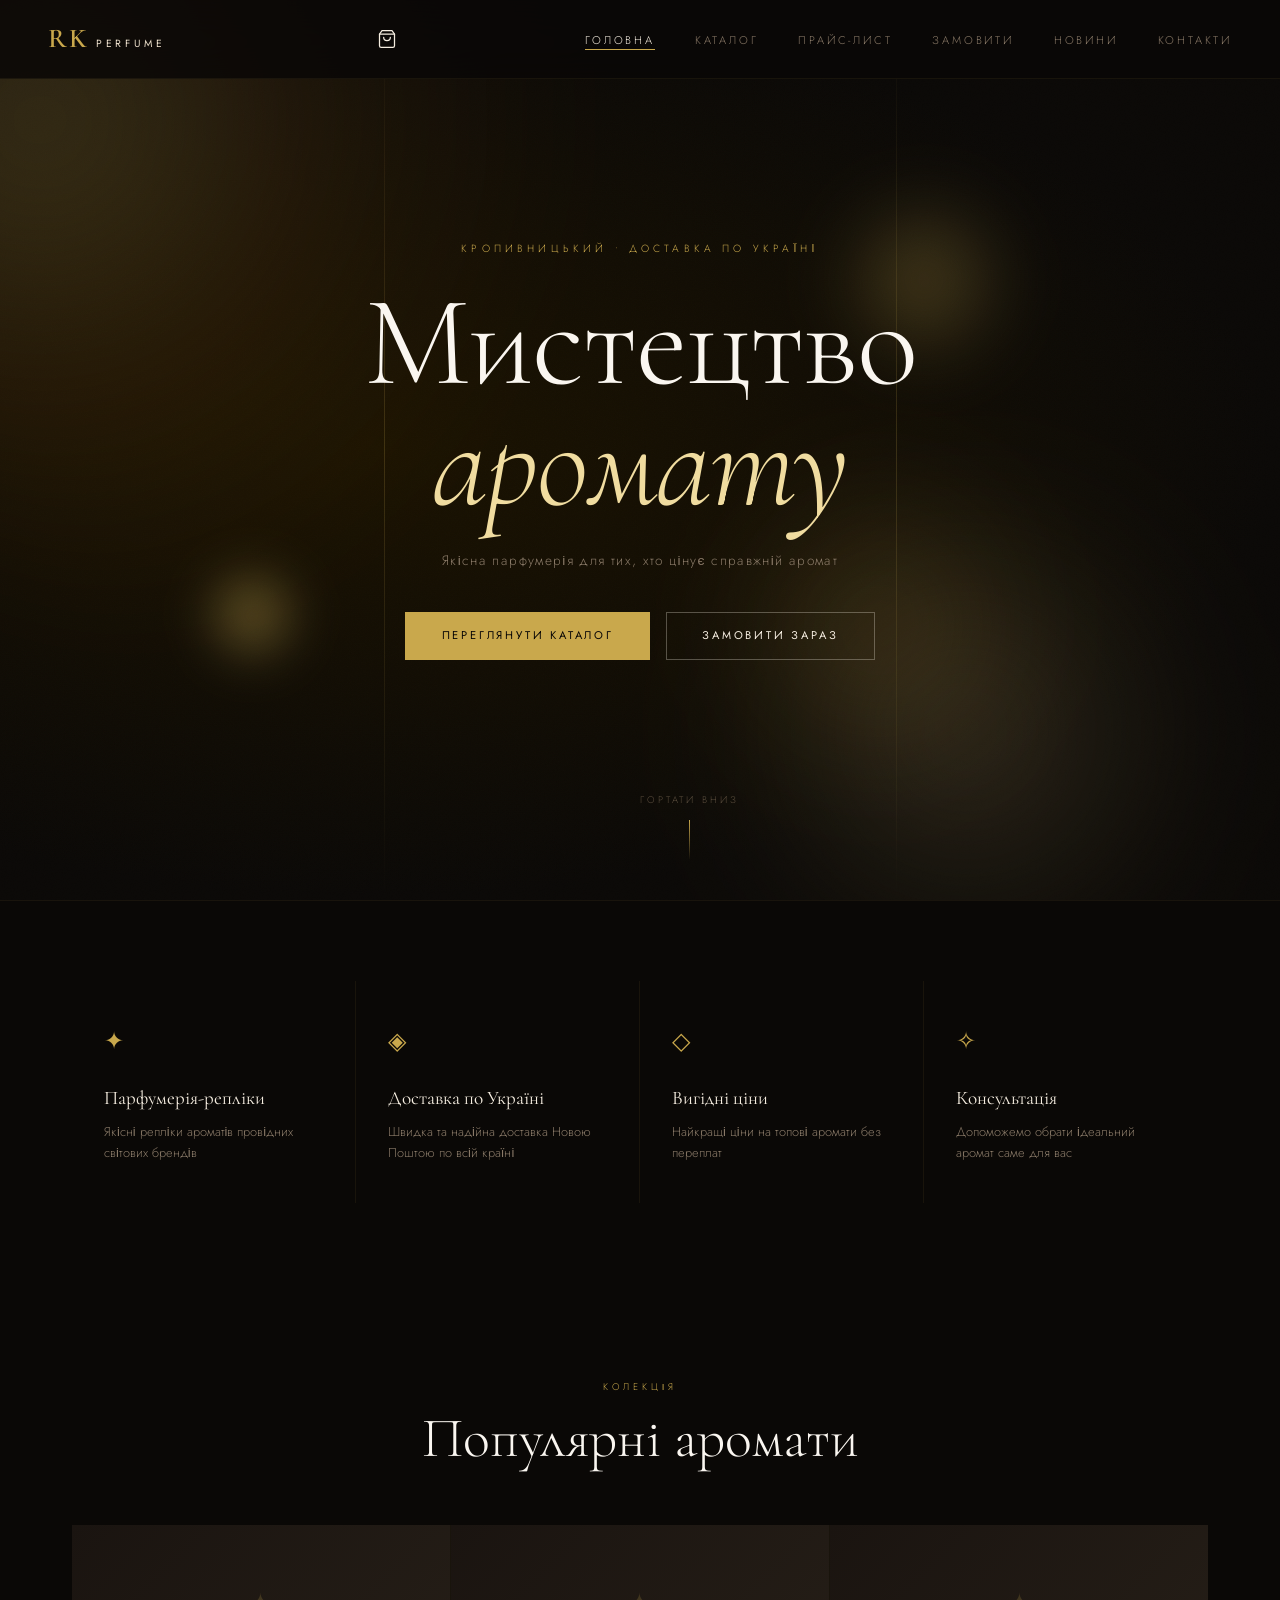
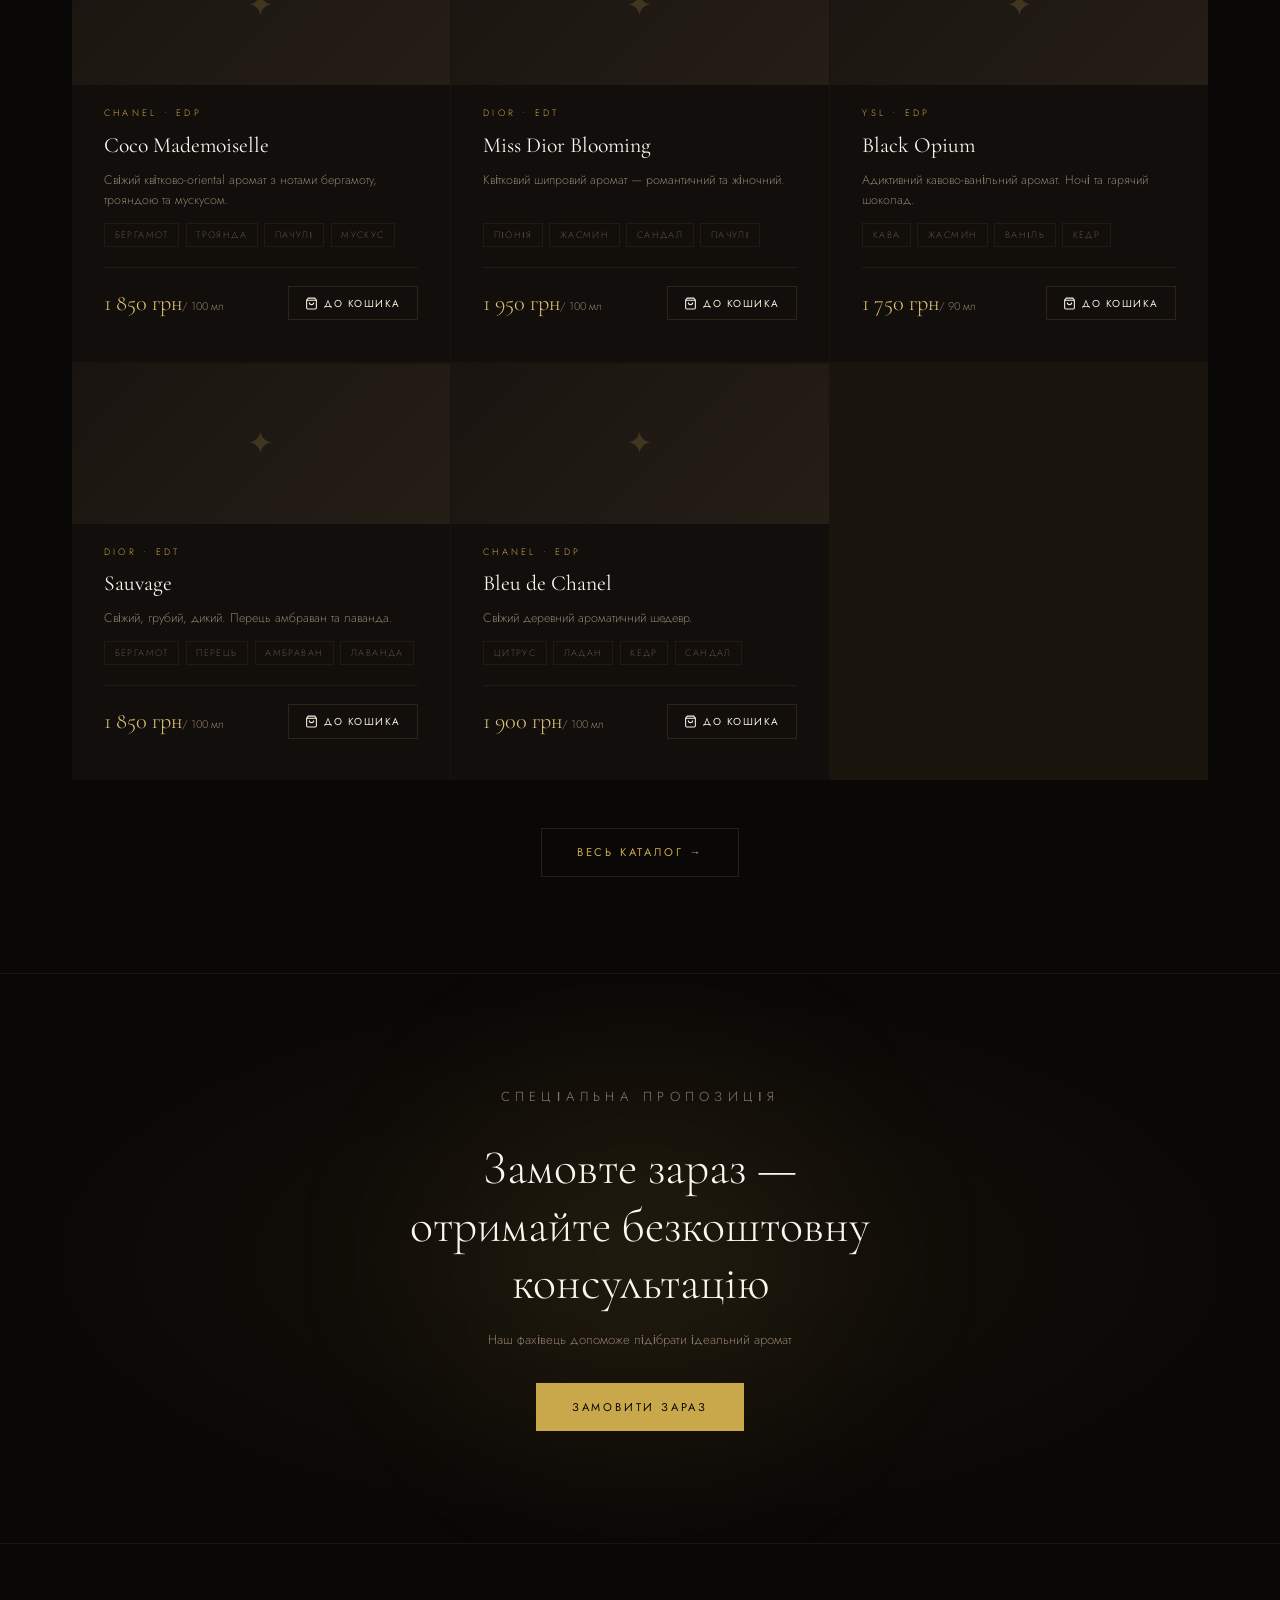
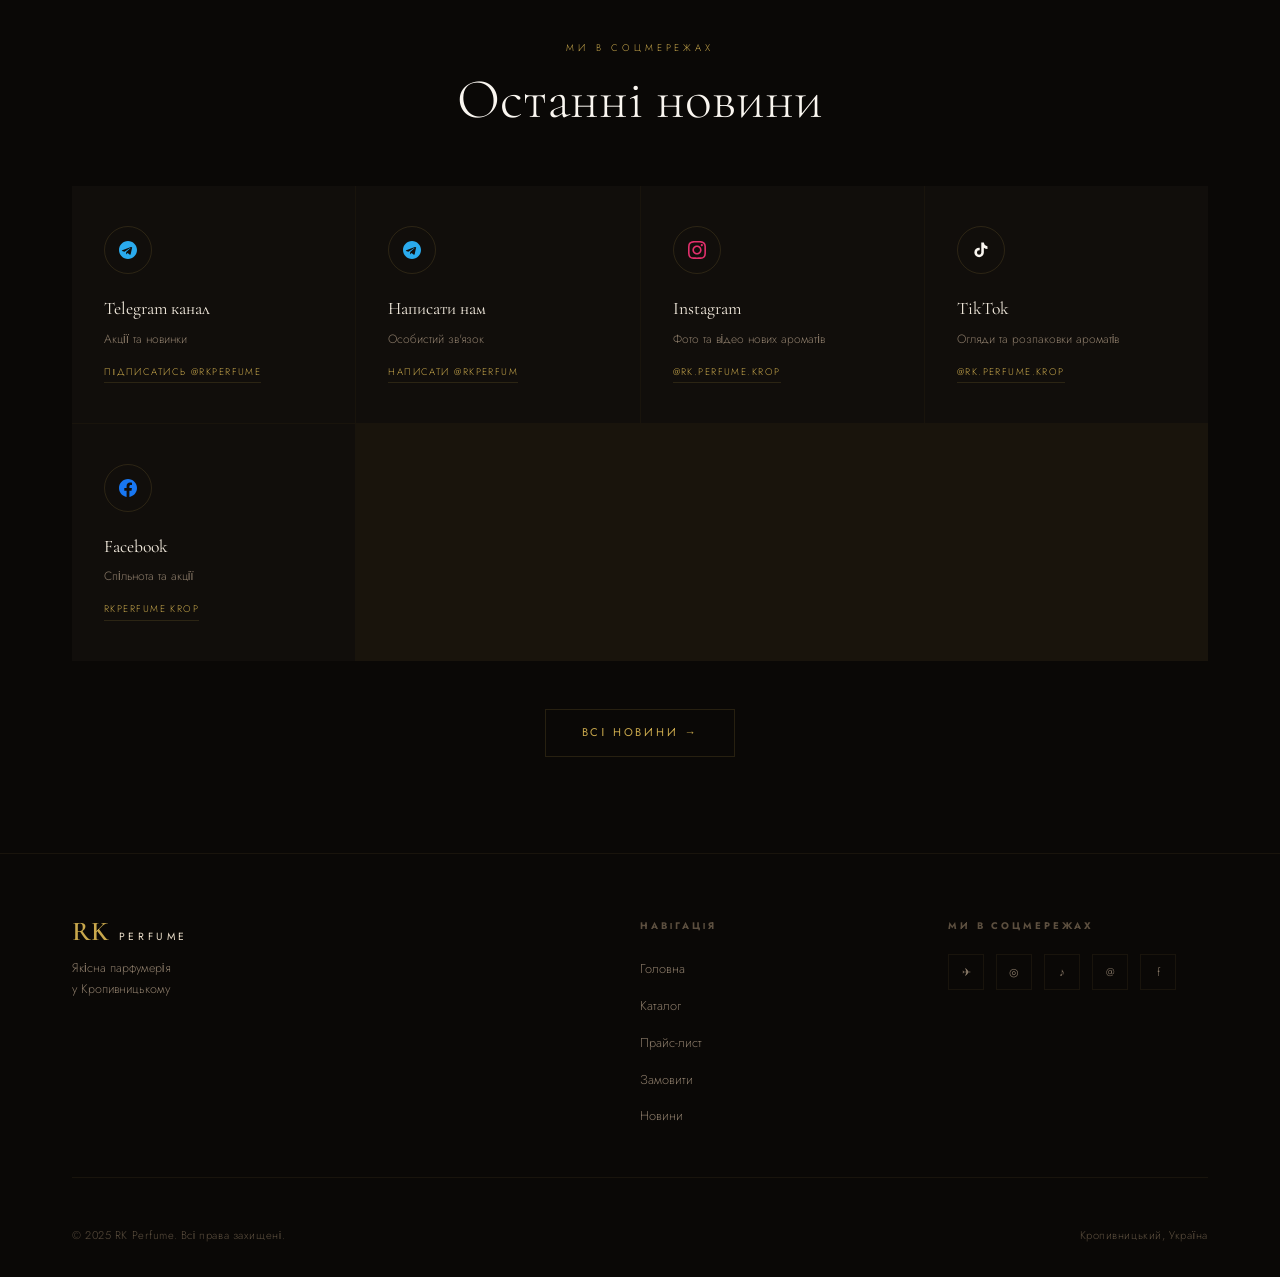
==== commit 896a8bcc: "Add files via upload" ====
--- a/deploy/index.html
+++ b/deploy/index.html
@@ -42,6 +42,12 @@
 </head>
 <body>
 
+  <!-- Promo Banner (from admin settings) -->
+  <div class="promo-banner" id="promoBanner">
+    <span id="promoBannerText"></span>
+    <button class="promo-banner__close" onclick="document.getElementById('promoBanner').classList.remove('visible')" aria-label="Закрити">✕</button>
+  </div>
+
   <!-- Navigation -->
   <nav class="nav" id="nav">
     <div class="nav__logo">
@@ -49,6 +55,7 @@
         <span class="logo-rk">RK</span><span class="logo-perfume">PERFUME</span>
       </a>
     </div>
+    <a href="pages/order.html" class="nav__cart" title="Кошик"><svg width="20" height="20" viewBox="0 0 24 24" fill="none" stroke="currentColor" stroke-width="1.5" stroke-linecap="round" stroke-linejoin="round"><path d="M6 2L3 6v14a2 2 0 002 2h14a2 2 0 002-2V6l-3-4z"/><line x1="3" y1="6" x2="21" y2="6"/><path d="M16 10a4 4 0 01-8 0"/></svg><span class="nav__cart-badge">0</span></a>
     <button class="nav__burger" id="burger" aria-label="Меню">
       <span></span><span></span><span></span>
     </button>
@@ -66,9 +73,12 @@
   <section class="hero">
     <div class="hero__bg">
       <div class="hero__grain"></div>
+      <div class="hero__shimmer"></div>
       <div class="hero__orb hero__orb--1"></div>
       <div class="hero__orb hero__orb--2"></div>
       <div class="hero__orb hero__orb--3"></div>
+      <div class="hero__orb hero__orb--4"></div>
+      <div class="hero__orb hero__orb--5"></div>
     </div>
     <div class="hero__content">
       <p class="hero__eyebrow">Кропивницький • Доставка по Україні</p>
@@ -242,13 +252,19 @@
   <script src="js/products.js"></script>
   <script src="js/main.js"></script>
   <script>
-    loadSiteData().then(() => {
+    function renderFeatured() {
       const featuredGrid = document.getElementById('featuredProducts');
       if (featuredGrid) {
         const featured = getFeaturedProducts().slice(0, 6);
-        if (featured.length) featuredGrid.innerHTML = featured.map(p => productCardHTML(p)).join('');
+        if (featured.length) {
+          featuredGrid.innerHTML = featured.map(p => productCardHTML(p)).join('');
+          initScrollReveal();
+        }
       }
-    });
+    }
+    document.addEventListener('productsLoaded', renderFeatured);
+    // also try immediately if already loaded
+    if (typeof PRODUCTS !== 'undefined' && PRODUCTS.length > 0) renderFeatured();
   </script>
 </body>
 </html>
--- a/deploy/css/main.css
+++ b/deploy/css/main.css
@@ -222,32 +222,83 @@
 .hero__orb {
   position: absolute;
   border-radius: 50%;
-  filter: blur(80px);
   pointer-events: none;
+  mix-blend-mode: screen;
 }
 .hero__orb--1 {
-  width: 600px; height: 600px;
-  background: radial-gradient(circle, rgba(201,168,76,0.12) 0%, transparent 70%);
-  top: -100px; left: -100px;
-  animation: orbFloat 8s ease-in-out infinite;
+  width: 800px; height: 800px;
+  background: radial-gradient(circle at 30% 40%, rgba(201,168,76,0.22) 0%, rgba(180,100,20,0.08) 40%, transparent 70%);
+  filter: blur(60px);
+  top: -200px; left: -200px;
+  animation: orbFloat1 9s ease-in-out infinite;
 }
 .hero__orb--2 {
-  width: 400px; height: 400px;
-  background: radial-gradient(circle, rgba(201,168,76,0.08) 0%, transparent 70%);
-  bottom: 0; right: 10%;
-  animation: orbFloat 12s ease-in-out infinite reverse;
+  width: 500px; height: 500px;
+  background: radial-gradient(circle, rgba(226,196,122,0.18) 0%, rgba(201,168,76,0.05) 50%, transparent 70%);
+  filter: blur(70px);
+  bottom: -80px; right: 5%;
+  animation: orbFloat2 13s ease-in-out infinite;
 }
 .hero__orb--3 {
-  width: 300px; height: 300px;
-  background: radial-gradient(circle, rgba(180,120,40,0.06) 0%, transparent 70%);
-  top: 50%; left: 50%;
-  animation: orbFloat 10s ease-in-out infinite 2s;
-}
-
-@keyframes orbFloat {
-  0%, 100% { transform: translate(0, 0) scale(1); }
-  33% { transform: translate(30px, -20px) scale(1.05); }
-  66% { transform: translate(-20px, 30px) scale(0.95); }
+  width: 350px; height: 350px;
+  background: radial-gradient(circle, rgba(255,200,80,0.12) 0%, transparent 70%);
+  filter: blur(50px);
+  top: 50%; left: 55%;
+  animation: orbFloat3 11s ease-in-out infinite 1.5s;
+}
+.hero__orb--4 {
+  width: 200px; height: 200px;
+  background: radial-gradient(circle, rgba(201,168,76,0.3) 0%, transparent 70%);
+  filter: blur(30px);
+  top: 20%; right: 20%;
+  animation: orbPulse 6s ease-in-out infinite 0.5s;
+}
+.hero__orb--5 {
+  width: 120px; height: 120px;
+  background: radial-gradient(circle, rgba(255,215,100,0.35) 0%, transparent 70%);
+  filter: blur(20px);
+  bottom: 25%; left: 15%;
+  animation: orbPulse 7s ease-in-out infinite 2s;
+}
+
+@keyframes orbFloat1 {
+  0%   { transform: translate(0, 0) scale(1) rotate(0deg); }
+  25%  { transform: translate(60px, -40px) scale(1.08) rotate(5deg); }
+  50%  { transform: translate(20px, 60px) scale(0.94) rotate(-3deg); }
+  75%  { transform: translate(-40px, -20px) scale(1.04) rotate(2deg); }
+  100% { transform: translate(0, 0) scale(1) rotate(0deg); }
+}
+@keyframes orbFloat2 {
+  0%   { transform: translate(0, 0) scale(1); }
+  30%  { transform: translate(-50px, -60px) scale(1.1); }
+  60%  { transform: translate(40px, 30px) scale(0.92); }
+  100% { transform: translate(0, 0) scale(1); }
+}
+@keyframes orbFloat3 {
+  0%   { transform: translate(-50%, -50%) scale(1); }
+  40%  { transform: translate(calc(-50% + 80px), calc(-50% - 50px)) scale(1.12); }
+  70%  { transform: translate(calc(-50% - 30px), calc(-50% + 70px)) scale(0.9); }
+  100% { transform: translate(-50%, -50%) scale(1); }
+}
+@keyframes orbPulse {
+  0%, 100% { transform: scale(1); opacity: 0.8; }
+  50% { transform: scale(1.4); opacity: 1; }
+}
+
+/* Shimmer lines */
+.hero__shimmer {
+  position: absolute; inset: 0; pointer-events: none; overflow: hidden;
+}
+.hero__shimmer::before, .hero__shimmer::after {
+  content: ''; position: absolute; width: 1px; height: 100%;
+  background: linear-gradient(to bottom, transparent, rgba(201,168,76,0.2), transparent);
+  animation: shimmerLine 8s ease-in-out infinite;
+}
+.hero__shimmer::before { left: 30%; animation-delay: 0s; }
+.hero__shimmer::after  { left: 70%; animation-delay: 4s; }
+@keyframes shimmerLine {
+  0%, 100% { opacity: 0; transform: scaleY(0) translateY(-100%); }
+  30%, 70% { opacity: 1; transform: scaleY(1) translateY(0); }
 }
 
 .hero__content {
@@ -1200,3 +1251,173 @@
   background: rgba(201,168,76,0.2);
   color: var(--white);
 }
+
+/* ============================================
+   CART ICON IN NAV
+   ============================================ */
+.nav__cart {
+  position: relative;
+  display: flex;
+  align-items: center;
+  justify-content: center;
+  color: var(--cream);
+  text-decoration: none;
+  width: 38px;
+  height: 38px;
+  border: 1px solid transparent;
+  transition: color 0.25s, border-color 0.25s;
+  flex-shrink: 0;
+  margin-left: 1.5rem;
+}
+.nav__cart:hover {
+  color: var(--gold);
+  border-color: var(--border);
+}
+
+.nav__cart-badge {
+  position: absolute;
+  top: 2px; right: 2px;
+  background: var(--gold);
+  color: #1a1814;
+  width: 16px; height: 16px;
+  border-radius: 50%;
+  font-size: 0.58rem;
+  font-weight: 700;
+  display: none;
+  align-items: center;
+  justify-content: center;
+  line-height: 1;
+}
+.nav__cart-badge--visible {
+  display: flex;
+}
+@keyframes cartBump {
+  0%,100% { transform: scale(1); }
+  50%      { transform: scale(1.5); }
+}
+.nav__cart-badge--bump { animation: cartBump 0.32s ease; }
+
+/* ============================================
+   PRODUCT CARD — CART BUTTON
+   ============================================ */
+.product-card__btn--cart {
+  display: inline-flex;
+  align-items: center;
+  gap: 0.4rem;
+  cursor: pointer;
+  font-family: var(--font-body);
+  background: none;
+  border: 1px solid var(--border);
+  color: var(--cream);
+  padding: 0.55rem 1rem;
+  font-size: 0.63rem;
+  letter-spacing: 0.15em;
+  text-transform: uppercase;
+  transition: border-color 0.2s, color 0.2s;
+}
+.product-card__btn--cart:hover {
+  border-color: var(--gold);
+  color: var(--gold);
+}
+
+
+/* ============================================ */
+/* FIX 8: Mobile search larger touch target     */
+/* ============================================ */
+@media (max-width: 768px) {
+  #searchInput {
+    font-size: 1rem !important;
+    padding: 0.9rem 1.2rem !important;
+    max-width: 100% !important;
+  }
+}
+
+/* ============================================ */
+/* FIX 5: Promotional banner from settings      */
+/* ============================================ */
+.promo-banner {
+  display: none;
+  width: 100%;
+  text-align: center;
+  padding: 0.7rem 2rem;
+  font-size: 0.78rem;
+  letter-spacing: 0.12em;
+  font-family: var(--font-body);
+  font-weight: 400;
+  position: relative;
+  z-index: 200;
+}
+.promo-banner.visible { display: block; }
+.promo-banner--gold { background: rgba(201,168,76,0.15); color: var(--gold-light); border-bottom: 1px solid rgba(201,168,76,0.3); }
+.promo-banner--red  { background: rgba(192,57,43,0.15); color: #e88; border-bottom: 1px solid rgba(192,57,43,0.3); }
+.promo-banner--green{ background: rgba(39,174,96,0.12); color: #7dc99a; border-bottom: 1px solid rgba(39,174,96,0.3); }
+.promo-banner a { color: inherit; text-decoration: underline; }
+.promo-banner__close {
+  position: absolute; right: 1rem; top: 50%; transform: translateY(-50%);
+  background: none; border: none; color: inherit; cursor: pointer;
+  font-size: 1rem; opacity: 0.6; transition: opacity 0.2s;
+}
+.promo-banner__close:hover { opacity: 1; }
+
+/* ============================================ */
+/* FIX 9: Filter count badges                   */
+/* ============================================ */
+.filter-btn .filter-count {
+  display: inline-block;
+  margin-left: 0.4em;
+  font-size: 0.6em;
+  background: rgba(201,168,76,0.15);
+  color: var(--gold);
+  border-radius: 999px;
+  padding: 0.1em 0.55em;
+  vertical-align: middle;
+  font-weight: 400;
+  transition: background 0.2s;
+}
+.filter-btn.active .filter-count {
+  background: rgba(10,8,6,0.25);
+  color: var(--black);
+}
+
+/* ============================================ */
+/* Admin orders section                         */
+/* ============================================ */
+.order-status {
+  display: inline-block; font-size: 0.55rem; letter-spacing: 0.15em;
+  text-transform: uppercase; padding: 0.2rem 0.6rem;
+  border-radius: 2px; border: 1px solid;
+}
+.order-status--new { color: #8ab4d8; border-color: rgba(138,180,216,0.3); background: rgba(138,180,216,0.08); }
+.order-status--done { color: #7dc99a; border-color: rgba(125,201,154,0.3); background: rgba(125,201,154,0.08); }
+.order-status--cancelled { color: #e88; border-color: rgba(232,136,136,0.3); background: rgba(232,136,136,0.08); }
+
+/* ============================================ */
+/* PRODUCT CARD IMAGE                           */
+/* ============================================ */
+.product-card__img {
+  width: 100%;
+  height: 220px;
+  overflow: hidden;
+  margin: -2.5rem -2rem 0.5rem;
+  width: calc(100% + 4rem);
+  position: relative;
+}
+.product-card__img img {
+  width: 100%;
+  height: 100%;
+  object-fit: cover;
+  transition: transform 0.6s ease;
+  display: block;
+}
+.product-card:hover .product-card__img img {
+  transform: scale(1.05);
+}
+.product-card__img--empty {
+  height: 160px;
+  background: linear-gradient(135deg, var(--dark-2) 0%, var(--dark-3) 100%);
+  display: flex;
+  align-items: center;
+  justify-content: center;
+  color: rgba(201,168,76,0.2);
+  font-size: 2rem;
+}
